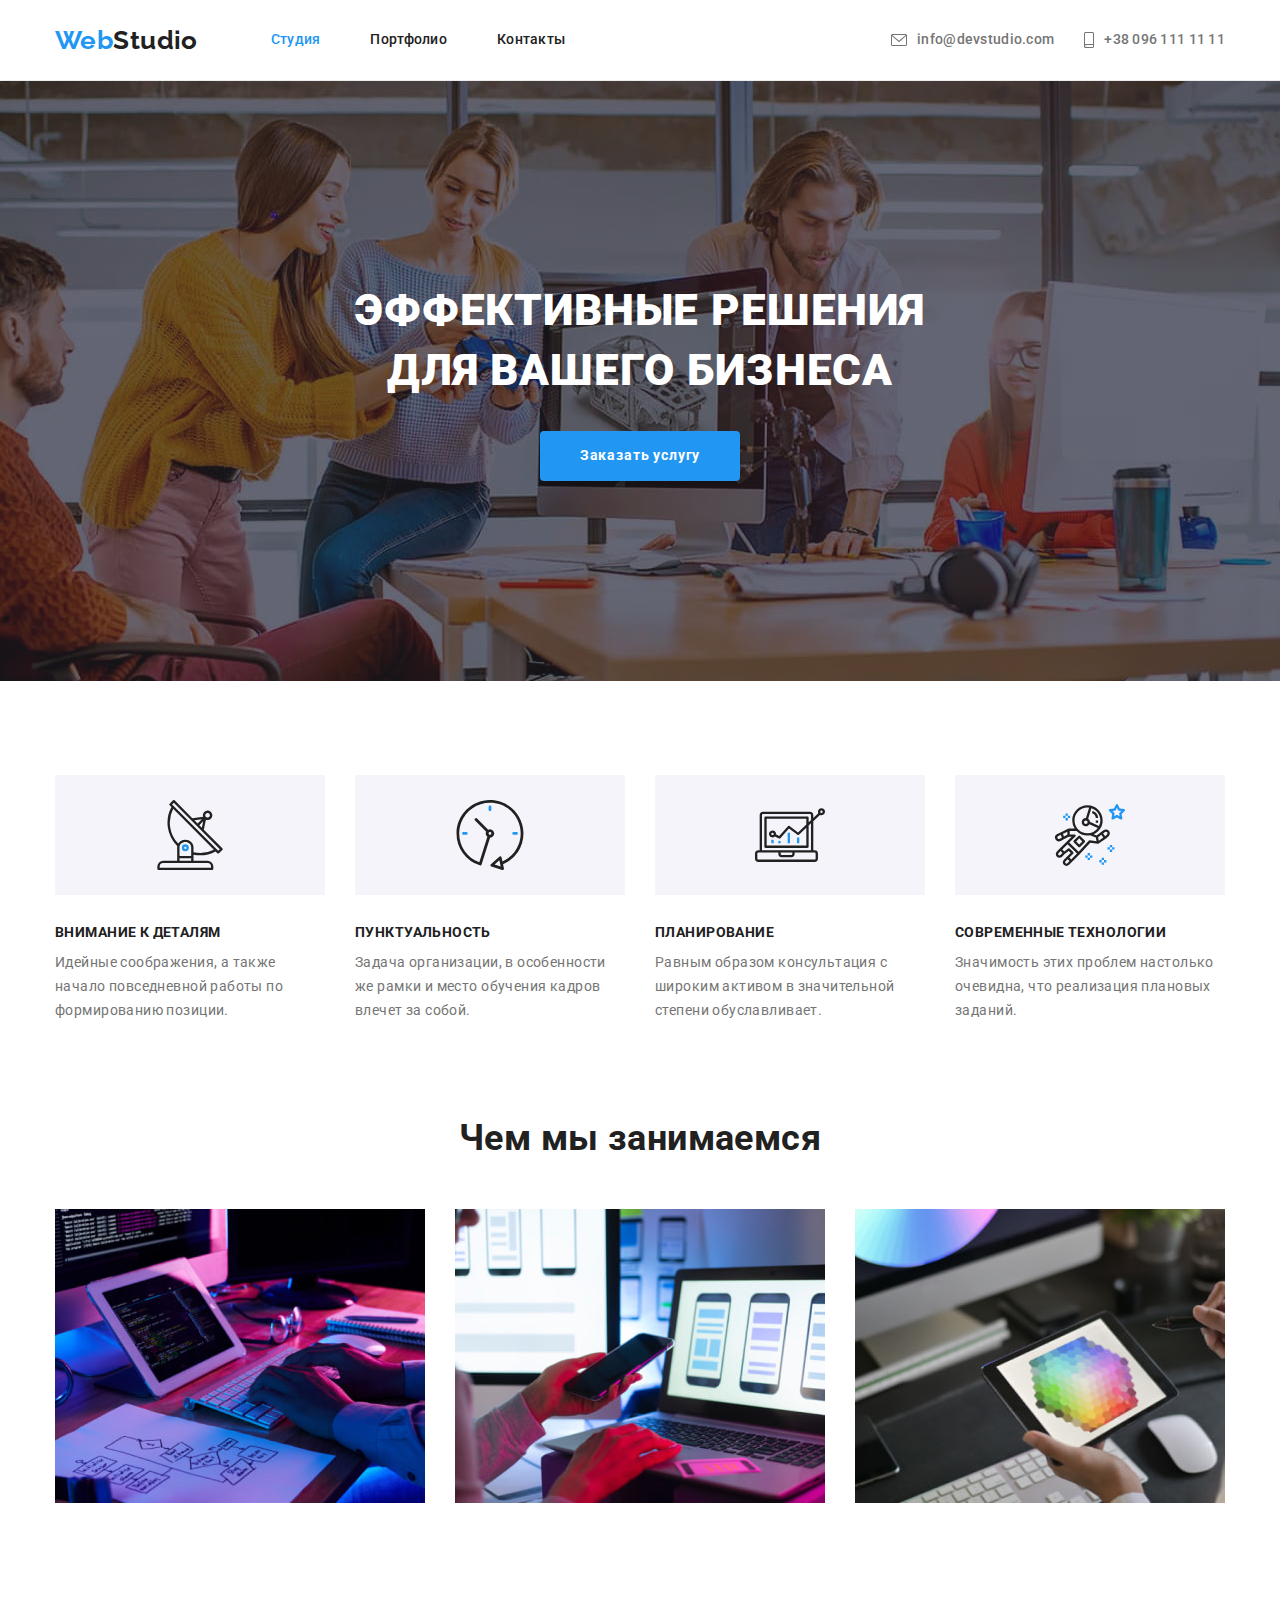
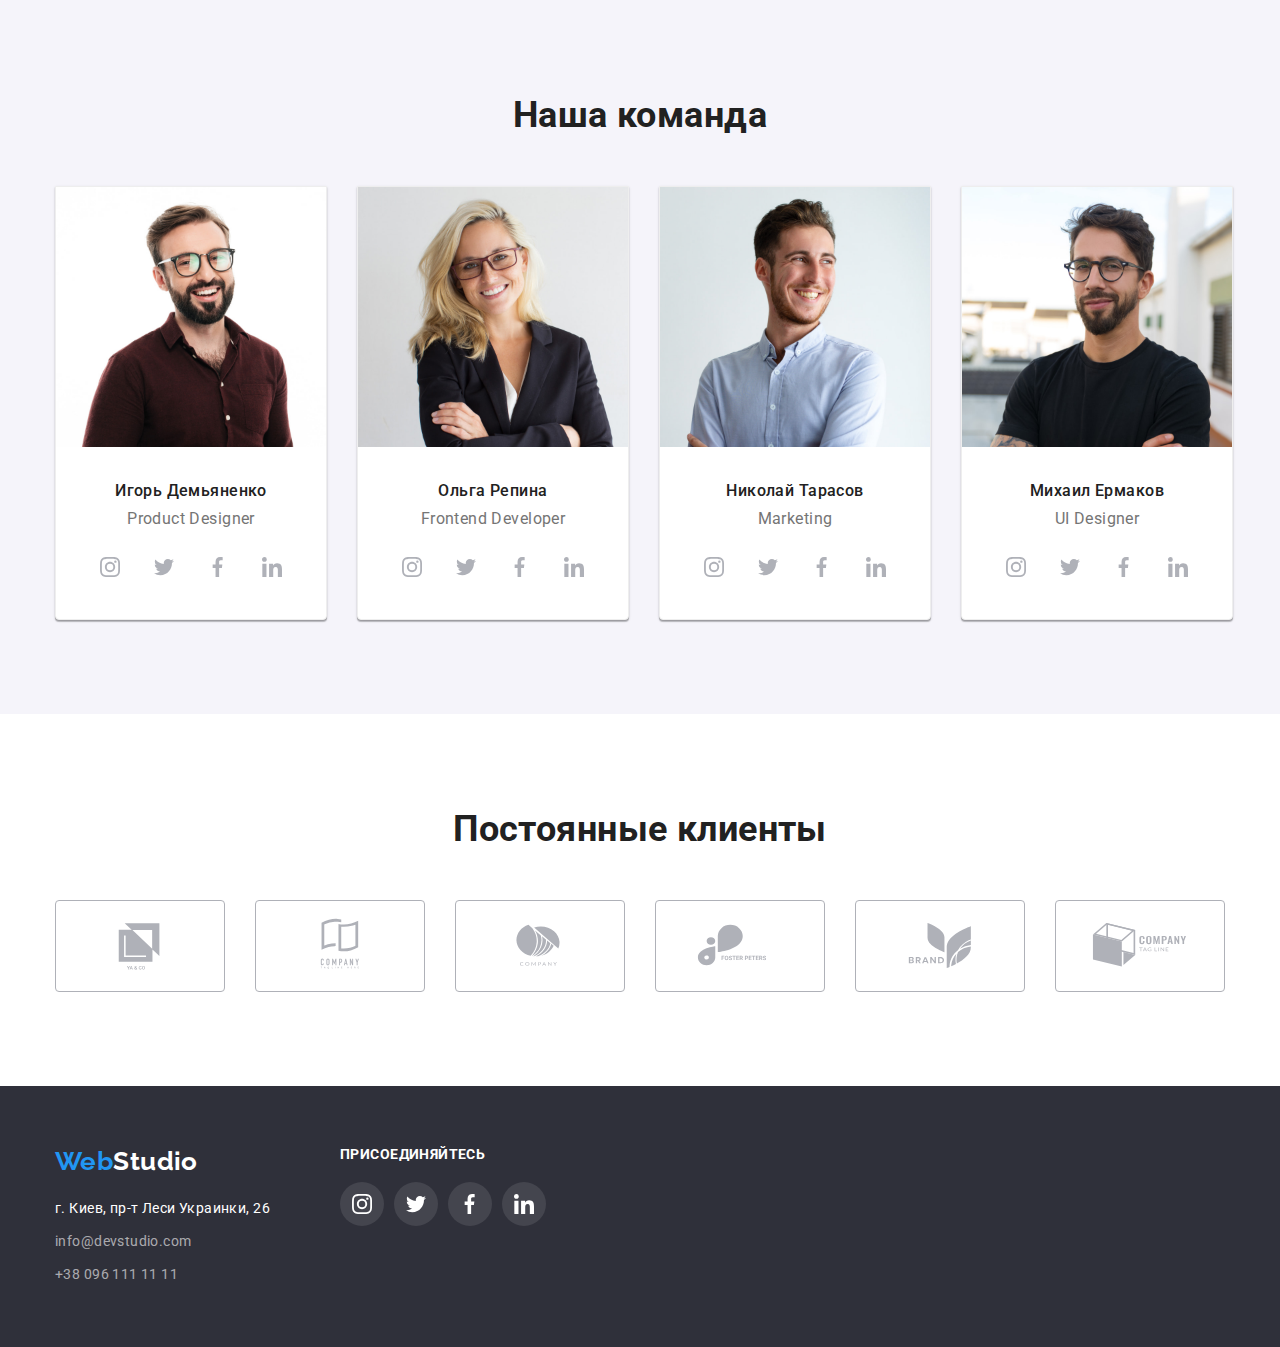
==== index.html @ d429b5e6 "add modal" ====
<!DOCTYPE html>
<html lang="ru">
<head>
	<meta charset="UTF-8">
	<meta http-equiv="X-UA-Compatible" content="IE=edge">
	<meta name="viewport" content="width=device-width, initial-scale=1.0">
	<title>Document</title>
	<link rel="preconnect" href="https://fonts.googleapis.com">
	<link rel="preconnect" href="https://fonts.gstatic.com" crossorigin>
	<link href="https://fonts.googleapis.com/css2?family=Raleway:wght@700&family=Roboto:wght@400;500;700;900&display=swap"
		rel="stylesheet">
	<link rel="stylesheet" href="https://cdnjs.cloudflare.com/ajax/libs/modern-normalize/1.1.0/modern-normalize.min.css">
		<link rel="stylesheet" href="./css/styles.css">
</head>
	<header class="header">
		<div class="container">
			<div class="header-box">
				<nav class="header-nav">
					<a class="logo" href="./index.html"><span>Web</span>Studio</a>
					<ul class="site">
						<li class="site-item"><a class="site-link current" href="">Студия</a></li>
						<li class="site-item"><a class="site-link" href="./portfolio.html" class="site-link">Портфолио</a></li>
						<li class="site-item"><a class="site-link" href="" class="site-link">Контакты</a></li>
					</ul>
				</nav>
				<ul class="contacts">
					<li class="contacts-item">
						<a class="contacts-link" href="mailto:info@devstudio.com">
						<svg class="contacts-icon" width='16' height='12'>
							<use href='./img/sprite.svg#envelop'></use>
						</svg>
						info@devstudio.com</a></li>
					<li class="contacts-item">
						<a class="contacts-link" href="tel:+380961111111">
						<svg class="contacts-icon" width='10' height='16'>
							<use href='./img/sprite.svg#phone'></use>
						</svg>
						+38 096 111 11 11</a></li>
				</ul>
			</div>
		</div>
	</header>
	<main>
		<!--introduction-->
		<section class="introduction">
			<div class="container introduction-content">
			<h1 class="introduction-title">Эффективные решения для вашего бизнеса</h1>
			<button class="button" data-modal-open type="button">Заказать услугу</button>
			<div class="backdrop is-hidden" data-modal>
				<div class="modal">
					<button class="button-close" data-modal-close type="button">
						<svg class="btn-close">
							<use href='./img/sprite.svg#close'></use>
						</svg></button>
				</div>
			</div>
			</div>
		</section>
		<!--company-->
		<section class="company section">
			<div class="container">
			<h2 class="visually-hidden">О нас</h2>
			<ul class="company-info">
				<li class="company-item">
					<div class="company-icon">
						<svg class="company-svg" widht=70 height=70>
							<use href='./img/sprite.svg#icon-company'></use>
						</svg>
					</div>
					<h3 class="company-subtitle">Внимание к деталям</h3>
					<p class="company-text">Идейные соображения, а также начало повседневной работы по формированию позиции.</p>
				</li>
				<li class="company-item">
					<div class="company-icon">
											<svg class="company-svg" widht=70 height=70>
												<use href='./img/sprite.svg#icon-company-clock'></use>
											</svg>
					</div>
					<h3 class="company-subtitle">Пунктуальность</h3>
					<p class="company-text">Задача организации, в особенности же рамки и место обучения кадров влечет за собой.</p>
				</li>
				<li class="company-item">
						<div class="company-icon">
<svg class="company-svg" widht=70 height=70>
	<use href='./img/sprite.svg#icon-company-diagram'></use>
</svg>
						</div>
					<h3 class="company-subtitle">Планирование</h3>
					<p class="company-text">Равным образом консультация с широким активом в значительной степени обуславливает.</p>
				</li>
				<li class="company-item">
					<div class="company-icon">
						<svg class="company-svg" widht=70 height=70>
							<use href='./img/sprite.svg#icon-company-astronaut'></use>
						</svg>
					</div>
					<h3 class="company-subtitle">Современные технологии</h3>
					<p class="company-text">Значимость этих проблем настолько очевидна, что реализация плановых заданий.</p>
				</li>
			</ul>
			</div>
		</section>
		<!--activity-->
		<section class="activity section">
			<div class="container">
			<h2 class="activity-title title">Чем мы занимаемся</h2>
			<ul class="activity-items">
				<li class="activity-item"><a href=""><img src="./img/activity/act-1Moz.jpg" alt="контентное изображение-1" width="370" height="294"></a></li>
				<li class="activity-item"><a href=""><img src="./img/activity/act-2Moz.jpg" alt="контентное изображение-2" width="370" height="294"></a></li>
				<li class="activity-item"><a href=""><img src="./img/activity/act-3Moz.jpg" alt="контентное изображение-3" width="370" height="294"></a></li>
			</ul>
			</div>
		</section>
		<!--Our team-->
		<section class="team section">
			<div class="container">
			<h2 class="title">Наша команда</h2>
			<ul class="team-items">
				<li class="team-item">
					<img class="team-img" src="./img/our_team/team-1Moz.jpg" alt="Изображение Игоря Демьяненка" width="270" height="260">
					<div class="team-content">
					<h3 class="team-subtitle">Игорь Демьяненко</h3>
					<p class="team-text">Product Designer</p>
					<ul class="team-social">
						<li class="team-social-link">
							<a class="team-social-item" href="">
								<svg class="team-social-icon" width='20' height='20'>
									<use href='./img/sprite.svg#icon-instagram'></use>
								</svg></a>
						</li>
						<li class="team-social-link">
							<a class="team-social-item" href="">
								<svg class="team-social-icon" width='20' height='20'>
									<use href='./img/sprite.svg#icon-twitter'></use>
								</svg>
							</a>
						</li>
						<li class="team-social-link">
							<a class="team-social-item" href="">
								<svg class="team-social-icon" width='20' height='20'>
									<use href='./img/sprite.svg#icon-facebook'></use>
								</svg>
							</a>
						</li>
						<li class="team-social-link">
							<a  class="team-social-item" href="">
								<svg class="team-social-icon" width='20' height='20'>
									<use href='./img/sprite.svg#icon-linkedin'></use>
								</svg>
							</a>
						</li>
					</ul>
					</div>
				</li>
				<li class="team-item">
					<img class="team-img" src="./img/our_team/team-2Moz.jpg" alt="Изображение Ольги Репини" width="270" height="260">
					<div class="team-content">
					<h3 class="team-subtitle">Ольга Репина</h3>
					<p class="team-text">Frontend Developer</p>
										<ul class="team-social">
											<li class="team-social-link">
												<a class="team-social-item" href="">
													<svg class="team-social-icon" width='20' height='20'>
														<use href='./img/sprite.svg#icon-instagram'></use>
													</svg></a>
											</li>
											<li class="team-social-link">
												<a class="team-social-item" href="">
													<svg class="team-social-icon" width='20' height='20'>
														<use href='./img/sprite.svg#icon-twitter'></use>
													</svg>
												</a>
											</li>
											<li class="team-social-link">
												<a class="team-social-item" href="">
													<svg class="team-social-icon" width='20' height='20'>
														<use href='./img/sprite.svg#icon-facebook'></use>
													</svg>
												</a>
											</li>
											<li class="team-social-link">
												<a class="team-social-item" href="">
													<svg class="team-social-icon" width='20' height='20'>
														<use href='./img/sprite.svg#icon-linkedin'></use>
													</svg>
												</a>
											</li>
										</ul>
					</div>
				</li>
				<li class="team-item">
					<img class="team-img" src="./img/our_team/team-3Moz.jpg" alt="Изображение Николая Тарасова" width="270" height="260">
					<div class="team-content">
					<h3 class="team-subtitle">Николай Тарасов</h3>
					<p class="team-text">Marketing</p>
										<ul class="team-social">
											<li class="team-social-link">
												<a class="team-social-item" href="">
													<svg class="team-social-icon" width='20' height='20'>
														<use href='./img/sprite.svg#icon-instagram'></use>
													</svg></a>
											</li>
											<li class="team-social-link">
												<a class="team-social-item" href="">
													<svg class="team-social-icon" width='20' height='20'>
														<use href='./img/sprite.svg#icon-twitter'></use>
													</svg>
												</a>
											</li>
											<li class="team-social-link">
												<a class="team-social-item" href="">
													<svg class="team-social-icon" width='20' height='20'>
														<use href='./img/sprite.svg#icon-facebook'></use>
													</svg>
												</a>
											</li>
											<li class="team-social-link">
												<a class="team-social-item" href="">
													<svg class="team-social-icon" width='20' height='20'>
														<use href='./img/sprite.svg#icon-linkedin'></use>
													</svg>
												</a>
											</li>
										</ul>
					</div>
				</li>
				<li class="team-item">
					<img class="team-img" src="./img/our_team/team-4Moz.jpg" alt="Изображение Михаила Ермакова" width="270" height="260">
					<div class="team-content">
					<h3 class="team-subtitle">Михаил Ермаков</h3>
					<p class="team-text">UI Designer</p>
										<ul class="team-social">
											<li class="team-social-link">
												<a class="team-social-item" href="">
													<svg class="team-social-icon" width='20' height='20'>
														<use href='./img/sprite.svg#icon-instagram'></use>
													</svg></a>
											</li>
											<li class="team-social-link">
												<a class="team-social-item" href="">
													<svg class="team-social-icon" width='20' height='20'>
														<use href='./img/sprite.svg#icon-twitter'></use>
													</svg>
												</a>
											</li>
											<li class="team-social-link">
												<a class="team-social-item" href="">
													<svg class="team-social-icon" width='20' height='20'>
														<use href='./img/sprite.svg#icon-facebook'></use>
													</svg>
												</a>
											</li>
											<li class="team-social-link">
												<a class="team-social-item" href="">
													<svg class="team-social-icon" width='20' height='20'>
														<use href='./img/sprite.svg#icon-linkedin'></use>
													</svg>
												</a>
											</li>
										</ul>
					</div>
				</li>
			</ul>
			</div>
		</section>
		<section class="client section">
			<div class="container">
			<h2 class="title">Постоянные клиенты</h2>
			<ul class="clients-items">
				<li class="clients-item">
					<a class="clients-link" href="">
						<svg class="item-img" width='106' height='60'>
							<use href="./img/sprite.svg#icon-client-logo1"></use>
						</svg>
					</a>
				</li>
				<li class="clients-item">
					<a class="clients-link" href="">
						<svg class="item-img" width='106' height='60'>
							<use href="./img/sprite.svg#icon-client-logo2"></use>
						</svg>
					</a>
				</li>
				<li class="clients-item">
					<a class="clients-link" href="">
						<svg class="item-img" width='106' height='60'>
							<use href="./img/sprite.svg#icon-client-logo3-3"></use>
						</svg>
					</a>
				</li>
				<li class="clients-item">
					<a class="clients-link" href="">
						<svg class="item-img" width='106' height='60'>
							<use href="./img/sprite.svg#icon-client-logo4"></use>
						</svg>
					</a>
				</li>
				<li class="clients-item">
					<a class="clients-link" href="">
						<svg class="item-img" width='106' height='60'>
							<use href="./img/sprite.svg#icon-client-logo5"></use>
						</svg>
					</a>
				</li>
				<li class="clients-item">
					<a class="clients-link" href="">
						<svg class="item-img" width='106' height='60'>
							<use href="./img/sprite.svg#icon-client-logo6"></use>
						</svg>
					</a>
				</li>
			</ul>
			</div>
		</section>
	</main>
	<footer class="footer">
		<div class="container">
			<div class="footer-inner">
				<div class="footer-address">
					<a class="footer-logo logo" href="./index.html"><span>Web</span>Studio</a>
					<address>
					<ul class="address-links">
						<li class="address-li"><a class="address-link link-white" href="https.google.com" target="_blank"
						rel="noopener noreferrer">г. Киев, пр-т Леси Украинки, 26</a></li>
						<li class="address-li"><a class="address-link" href="mailto:info@devstudio.com">info@devstudio.com</a></li>
						<li class="address-li"><a class="address-link" href="tel:+380961111111">+38 096 111 11 11</a></li>
					</ul>
					</address>
				</div>
				<div class="social-network">
					<h3 class="footer-title">присоединяйтесь</h3>
					<ul class="social">
						<li class="social-link">
								<a href="">
									<svg class="social-icon" width='20' height='20'>
										<use href='./img/sprite.svg#icon-instagram'></use>
									</svg></a>
						</li>
						<li class="social-link">
						<a href="">
							<svg class="social-icon" width='20' height='20'>
								<use href='./img/sprite.svg#icon-twitter'></use>
							</svg>
						</a>
						</li>
						<li class="social-link">
						<a href="">
							<svg class="social-icon" width='20' height='20'>
								<use href='./img/sprite.svg#icon-facebook'></use>
							</svg>
							</a>
						</li>
						<li class="social-link">
						<a href="">
							<svg class="social-icon" width='20' height='20'>
								<use href='./img/sprite.svg#icon-linkedin'></use>
							</svg>
						</a>
						</li>
				</ul>
			</div>
		</div>
	</footer>
	<script src="./js/modal.js"></script>
</body>
</html>
---- css/styles.css ----
:root{
	--primary-text-color:rgba(117, 117, 117, 1);
	--title-text-color: rgba(33, 33, 33, 1);
	--accent-color: rgba(33, 150, 243, 1);
	--primary-bg-color:rgba(255, 255, 255, 1);
	--exyra-bg-color:rgba(47, 48, 58, 1);
	--cards-color:rgba(236, 236, 236, 1);
	--icon-color:rgba(175, 177, 184, 1);
}

ul{
	list-style: none;
	padding: 0;
	margin: 0;
}
a{
	text-decoration: none;
}

h1,
h2,
h3,
p{
	margin-top: 0;
	margin-bottom: 0;
}

body{
	background-color:var(--primary-bg-color);
	color: var(--primary-text-color);
	font-family: 'Roboto', sans-serif;
	font-size: 14px;
	letter-spacing: 0.03em;
}
.container{
	width: 1200px;
	padding-left: 15px;
	padding-right: 15px;
	margin: 0 auto;
}
.section {
	padding-top: 94px;
	padding-bottom: 94px;
}
section.activity{
	padding-top: 0;
}

/* title */
.title{
	margin-top: 0;
	margin-bottom: 50px;
	color:var(--title-text-color);
	font-weight: 700;
	font-size: 36px;
	line-height: 1.17;
	text-align: center;
}
.visually-hidden {
	position: absolute;
	width: 1px;
	height: 1px;
	margin: -1px;
	border: 0;
	padding: 0;
	white-space: nowrap;
	clip-path: inset(100%);
	clip: rect(0 0 0 0);
	overflow: hidden;
}

/* header */
.header{
	border-bottom: 1px solid rgba(236, 236, 236, 1);
}
.header-box{
	display: flex;
	align-items: center;
}
.header-nav{
	display: flex;
	align-items: center;
}
.logo{
	color: var(--title-text-color);
	font-family: 'Raleway', sans-serif;
	font-weight: 700;
	font-size: 26px;
	line-height: 1.19;
}
.logo span{
	color: var(--accent-color);
}
.site{
	display: flex;
	margin-left: 73px;
}
.site-item:not(:last-child){
	margin-right: 50px;
}
.site-link{
	display: block;
	padding: 32px 0;
	color: var(--title-text-color);
}
.contacts{
	display: flex;
	margin-left: auto;
}
.site-link,
.contacts-link{
	line-height: 1.14;
	letter-spacing: 0.02em;
	font-weight: 500;
}
.contacts-link{
	display: block;
	text-align: center;
	color: var(--primary-text-color);
	fill: currentColor;
}
.contacts-link:hover,
.site-link:hover,
.site-link:focus,
.contacts-link:focus{
	color: var(--accent-color);
}
.current{
	color: var(--accent-color);
}
.contacts-link{
	display: flex;
	align-items: center;
	justify-content: center;
}
.contacts-item + .contacts-item{
	margin-left: 30px;
}
.contacts-icon{
	display: block;
	margin-right: 10px;
}

/* introduction */
.introduction{
	min-height: 600px;
	background-color: var(--exyra-bg-color);
	background-image: linear-gradient(
		to right,
rgba(47, 48, 58, 0.4),
rgba(47, 48, 58, 0.4)),
	url('../img/introduction/introduction-bg-2.jpg');
	background-repeat: no-repeat;
	background-position: center;
	background-size: cover;

	letter-spacing: 0.06em;
	text-align: center;
}
.introduction-content{
	padding-top: 200px;
	padding-bottom: 200px;
}
.introduction-title{
	width: 670px;
	margin-left: auto;
	margin-right: auto;
	margin-bottom: 30px;
	color: var(--primary-bg-color);
	font-weight: 900;
	font-size: 44px;
	line-height: 1.36;
	text-transform: uppercase;
}
.backdrop{
	position: fixed;
	top: 0;
	left: 0;
	width: 100%;
	height: 100%;
	background-color: rgba(0, 0, 0, 0.2);;
}
.backdrop.is-hidden{
	opacity: 0;
	pointer-events: none;
}
.modal{
	position: absolute;
	top: 50%;
	left: 50%;
	transform: translate(-50%, -50%);

	min-width: 528px;
	min-height: 581px;

	background-color: #ffffff;
	border-radius: 4px;
	box-shadow: 0px 1px 3px rgba(0, 0, 0, 0.12), 0px 1px 1px rgba(0, 0, 0, 0.14), 0px 2px 1px rgba(0, 0, 0, 0.2);
}
.button-close{
	position: absolute;
	right: 8px;
	top: 8px;
	padding: 0;

	display: flex;
	align-items: center;
	justify-content: center;
	max-height: 30px;
	max-width: 30px;
	

	border: 1px solid rgba(0, 0, 0, 0.1);
	color: rgba(0, 0, 0, 1);
	border-radius: 50%;
	background-color: transparent;
	overflow: hidden;
	cursor: pointer;
}
.button-close:hover,
.button-close:focus{
	color: var(--accent-color);
}
.btn-close{
	fill: currentColor;
}
.button{
	border-radius: 4px;
	border: none;
	display: inline-block;
	padding: 10px 32px;
	min-width: 200px;
	min-height: 50px;

	color: var(--primary-bg-color);
	background-color: var(--accent-color);
	font-family: inherit;
	letter-spacing: 0.06em;
	font-weight: 700;
	line-height: 0.5em;
	cursor: pointer;
	text-align: center;
	box-shadow: 0px 4px 4px rgba(0, 0, 0, 0.15);
}
.button:hover,
.button:focus{
	background-color: rgba(24, 140, 232, 1);
}

/* company */
.company-info{
	display: flex;
}
.company-subtitle{
	margin-bottom: 10px;
	color:var(--title-text-color);
	font-weight: 700;
	font-size: 14px;
	line-height: 1.14;
	text-transform: uppercase;
}
.company-text{
	line-height: 1.71;
}
.company-item{
	max-width: 270px;
}
.company-item:not(:nth-last-child(-n + 1)){
	margin-right: 30px;
}
.company-icon{
	display: flex;
	align-items: center;
	background-color: rgba(245, 244, 250, 1);
	width: 270px;
	height: 120px;
	margin-bottom: 30px;
}

/* activity*/
.activity-items{
	display: flex;
}
.activity-item:not(:nth-last-child(-n + 1)){
	margin-right: 30px;
}
/* Our team */
.team{
	font-size: 16px;
	line-height: 1.16;
	background-color: rgba(245, 244, 250, 1);
}
.team-subtitle{
	color: var(--title-text-color);
	font-weight: 500;
	font-size: 16px;
	margin-bottom: 10px;
}
.team-content{
	padding-top: 30px;
	padding-bottom: 30px;
}
.team-items{
	display: flex;
	text-align: center;
}
.team-item:not(:nth-last-child(-n + 1)){
	margin-right: 30px;
}
.team-item{
	background-color:#ffffff;
	border-radius: 0px 0px 4px 4px;
	border: 1px solid rgba(238, 238, 238, 1);
	box-shadow: 0px 1px 3px rgba(0, 0, 0, 0.12), 0px 1px 1px rgba(0, 0, 0, 0.14), 0px 2px 1px rgba(0, 0, 0, 0.2);
}
.team-social{
	display: flex;
	padding: 16px 32px 0 32px;
}
.team-social-link + .team-social-link{
	margin-left: 10px;
}
.team-social-icon{
	fill:currentColor;
}
.team-social-item{
	color: var(--icon-color);
	display: block;
	background-color: transparent;
	border-radius: 50%;
	width: 44px;
	height: 44px;
	padding: 12px;
}
.team-social-item:hover,
.team-social-item:focus{
	background-color: var(--accent-color);
	color: var(--primary-bg-color);
}

/*clients*/
.clients-items{
	display: flex;
}
.clients-item{
	display: block;
	color: var(--icon-color);
}
.clients-link{
	display: flex;
	text-align: center;
	justify-content: center;
	color: var(--icon-color);
	width: 170px;
	height: 92px;
	padding: 15px 31px;
	margin: 0;
	border: 1px solid currentColor;
	border-radius: 4px;
}
.clients-item + .clients-item{
	margin-left: 30px;
}
.item-img{
	fill: currentColor;
}
.clients-link:hover,
.clients-link:focus{
	color: var(--accent-color);
}
/* footer */
.footer{
	background-color: var(--exyra-bg-color);
	padding-top: 60px;
	padding-bottom: 60px;
}
.footer-logo{
	display: inline-block;
	margin-bottom: 20px;
	color: var(--primary-bg-color);
}
.address-link{
	color: rgba(255, 255, 255, 0.6);
	font-family: 'Roboto', sans-serif;
	font-size: 14px;
	font-style: normal;
	line-height: 1.71;
	letter-spacing: 0.03em;
}
.address-li + .address-li{
	margin-top: 9px;
}
.link-white{
	color: var(--primary-bg-color);
}
.address-link:focus,
.address-link:hover{
	color: var(--accent-color);
}

/* portgolio */
.portfolio-nav{
	display: flex;
	justify-content: center;
	margin-bottom: 50px;
}
.btn-nav{
	display: inline-block;
	border-radius: 4px;
	padding: 6px 22px;
	border: none;
	min-width: 73px;
	color: var(--title-text-color);
	background-color:rgba(245, 244, 250, 1);
	font-family: inherit;
	font-weight: 500;
	font-size: 16px;
	line-height: 1.63;
	cursor: pointer;
	text-align: center;
}
.portfolio-btn{
	margin-right: 8px;
}
.portfolio-btn:nth-last-child(-n + 1){
	margin-right: 0;
}

.btn-nav:hover,
.btn-nav:focus{
	background-color: var(--accent-color);
	color: var(--primary-bg-color);
	box-shadow: 0px 3px 1px rgba(0, 0, 0, 0.1), 0px 1px 2px rgba(0, 0, 0, 0.08), 0px 2px 2px rgba(0, 0, 0, 0.12);
}
.portfolio-items{
	display: flex;
	flex-wrap: wrap;

}
.portfolio-item{
	width: calc((100% - 60px) / 3);
}
.portfolio-item:not(:nth-child(3n)){
	margin-right: 30px;
}
.portfolio-item:not(:nth-last-child(-n + 3)){
	margin-bottom: 30px;
}
.portfolio-item:hover,
.portfolio-item:focus{
	box-shadow: 0px 1px 1px rgba(0, 0, 0, 0.12), 0px 4px 4px rgba(0, 0, 0, 0.06), 1px 4px 6px rgba(0, 0, 0, 0.16);
}
.portfolio-info{
	border: 1px solid var(--cards-color);
	border-top: none;
	padding-top: 20px;
	padding-bottom: 20px;
	padding-left: 24px;
	padding-right: 24px;
}
.portfolio-subtitle{
	margin-top: -3px;
	margin-bottom: 4px;
	color: var(--title-text-color);
	font-weight: 700;
	font-size: 18px;
	line-height: 2;
	letter-spacing: 0.06em;
}

.portfolio-text{
	color: var(--primary-text-color);
	font-size: 16px;
	line-height: 1.88;
}
.social,
.footer-inner{
	display: flex;
}
.social-network{
	margin-left: 70px;
}
.social-link > a {
	display: block;
	background-color: rgba(255, 255, 255, 0.1);
	color: var(--primary-bg-color);
	border-radius: 50%;
	width: 44px;
	height: 44px;
	padding: 12px;
}
.social-link + .social-link{
	margin-left: 10px;
}
.footer-title{
	color: var(--primary-bg-color);
	font-weight: 700;
	text-transform: uppercase;
	margin-bottom: 20px;
	font-size: 14px;
}
.social-icon{
	fill: currentColor;
}
.social-link > a:hover,
.social-link > a:focus{
	background-color: var(--accent-color);
}
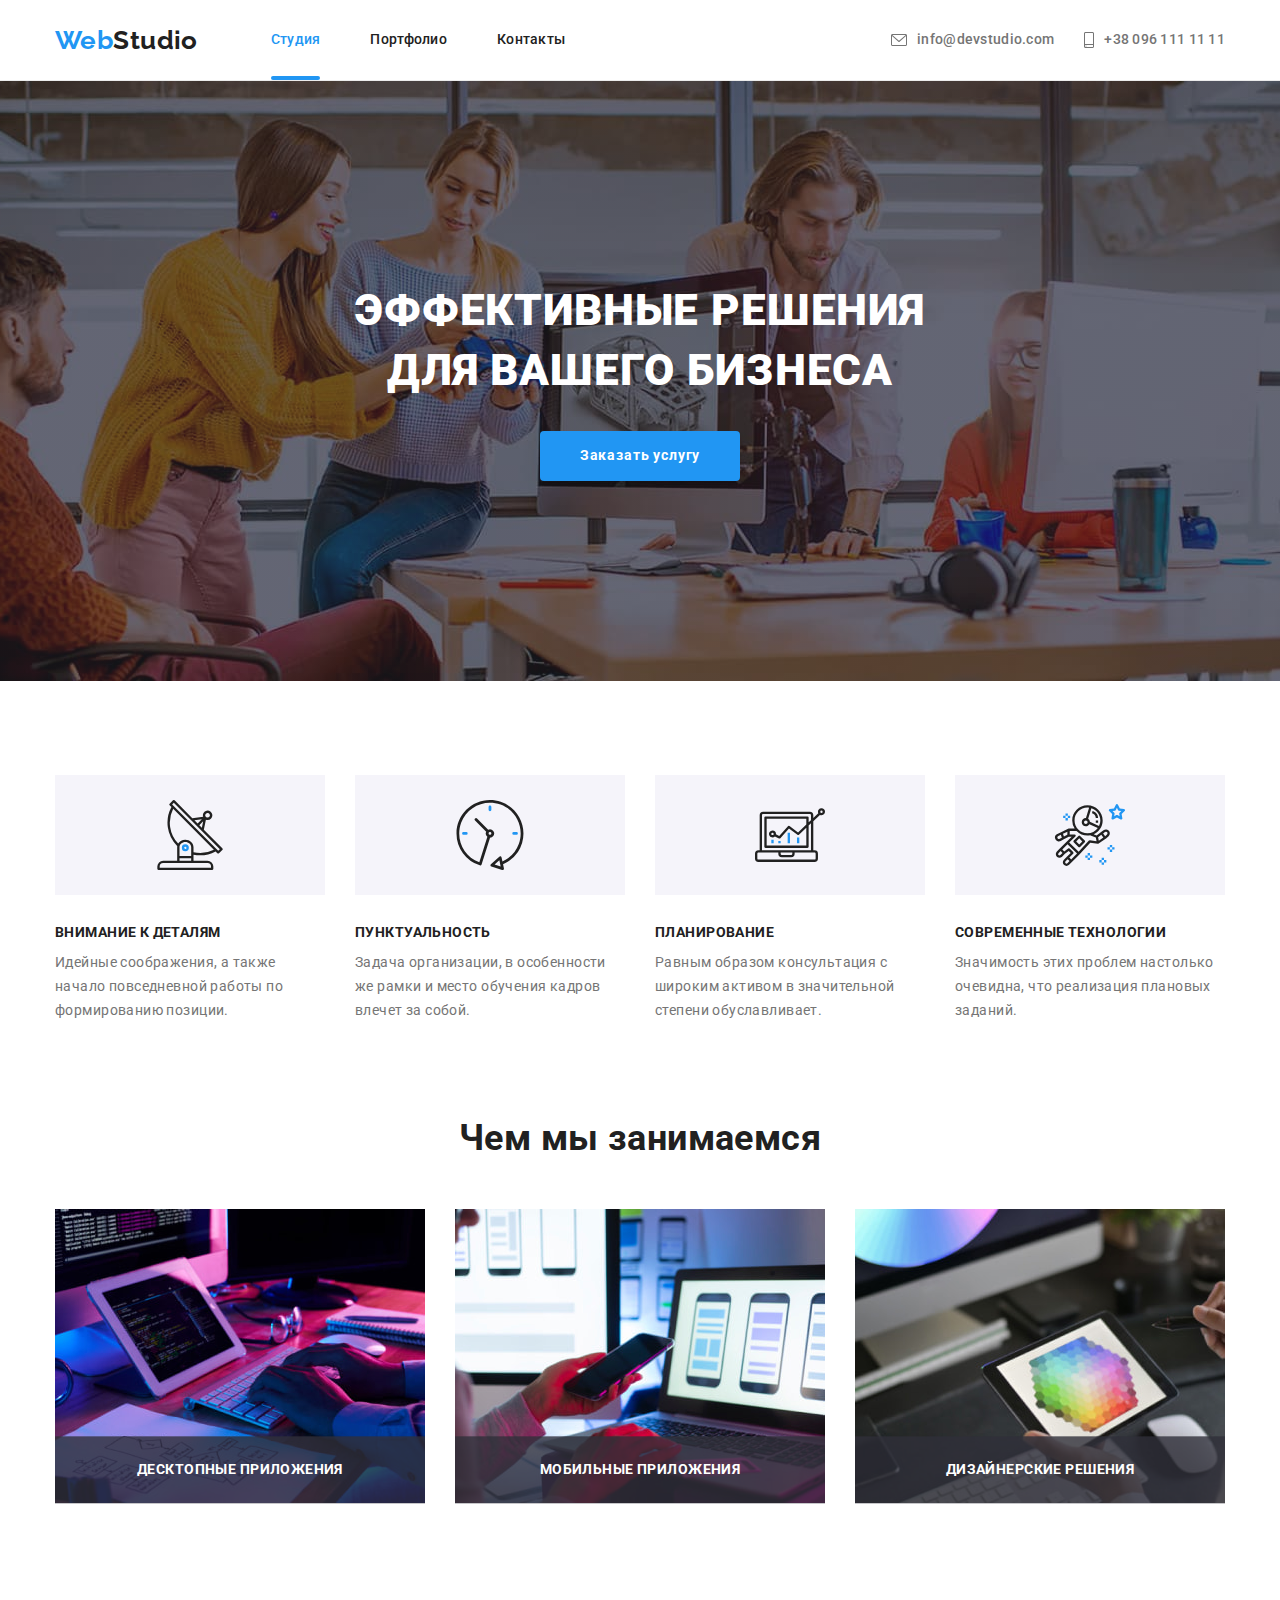
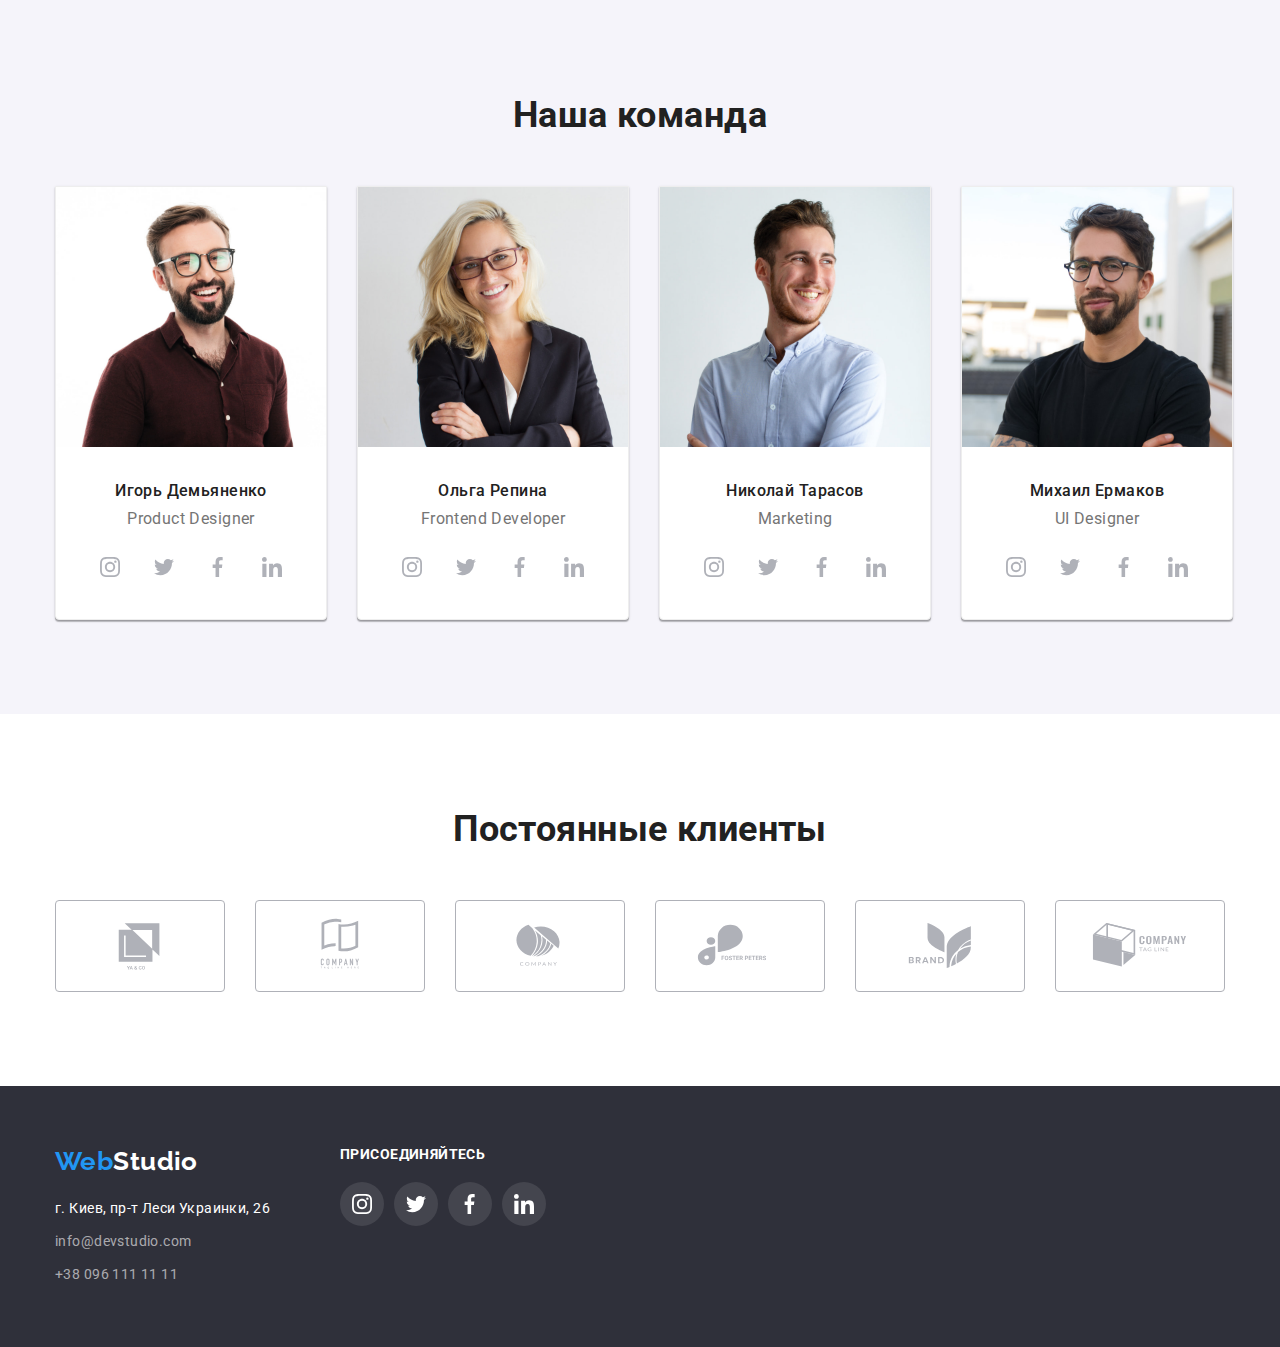
==== commit 303ffe79: "add all animations" ====
--- a/index.html
+++ b/index.html
@@ -105,9 +105,22 @@
 			<div class="container">
 			<h2 class="activity-title title">Чем мы занимаемся</h2>
 			<ul class="activity-items">
-				<li class="activity-item"><a href=""><img src="./img/activity/act-1Moz.jpg" alt="контентное изображение-1" width="370" height="294"></a></li>
-				<li class="activity-item"><a href=""><img src="./img/activity/act-2Moz.jpg" alt="контентное изображение-2" width="370" height="294"></a></li>
-				<li class="activity-item"><a href=""><img src="./img/activity/act-3Moz.jpg" alt="контентное изображение-3" width="370" height="294"></a></li>
+				<li class="activity-item"><a href="">
+					<div class="activity-subtitle">
+						<img src="./img/activity/act-1Moz.jpg" alt="контентное изображение-1" width="370" height="294">
+						<h3 class="activity-text">Десктопные приложения</h3>
+					</div>
+				</a></li>
+				<li class="activity-item"><a href="">
+					<div class="activity-subtitle">
+						<img src="./img/activity/act-2Moz.jpg" alt="контентное изображение-2" width="370" height="294">
+						<h3 class="activity-text">Мобильные приложения</h3>
+					</div></a></li>
+				<li class="activity-item"><a href="">
+					<div class="activity-subtitle">
+						<img src="./img/activity/act-3Moz.jpg" alt="контентное изображение-3" width="370" height="294">
+						<h3 class="activity-text">Дизайнерские решения</h3>
+					</div></a></li>
 			</ul>
 			</div>
 		</section>
--- a/css/styles.css
+++ b/css/styles.css
@@ -6,6 +6,7 @@
 	--exyra-bg-color:rgba(47, 48, 58, 1);
 	--cards-color:rgba(236, 236, 236, 1);
 	--icon-color:rgba(175, 177, 184, 1);
+	--timing-function: cubic-bezier(0.4, 0, 0.2, 1);
 }
 
 ul{
@@ -112,12 +113,15 @@
 	line-height: 1.14;
 	letter-spacing: 0.02em;
 	font-weight: 500;
+
+	transition: color 250ms var(--timing-function);
 }
 .contacts-link{
 	display: block;
 	text-align: center;
 	color: var(--primary-text-color);
 	fill: currentColor;
+
 }
 .contacts-link:hover,
 .site-link:hover,
@@ -139,6 +143,22 @@
 .contacts-icon{
 	display: block;
 	margin-right: 10px;
+}
+.current{
+	position: relative;
+}
+.current::after{
+	content: '';
+	display: block;
+	position: absolute;
+	bottom: 0;
+	left: 0;
+
+	width: 100%;
+	height: 4px;
+
+	border-radius: 2px;	
+	background-color: var(--accent-color);
 }
 
 /* introduction */
@@ -178,11 +198,13 @@
 	left: 0;
 	width: 100%;
 	height: 100%;
-	background-color: rgba(0, 0, 0, 0.2);;
+	background-color: rgba(0, 0, 0, 0.2);
+	z-index: 100;
 }
 .backdrop.is-hidden{
 	opacity: 0;
 	pointer-events: none;
+	visibility: hidden;
 }
 .modal{
 	position: absolute;
@@ -216,6 +238,8 @@
 	background-color: transparent;
 	overflow: hidden;
 	cursor: pointer;
+
+	transition: color 250ms var(--timing-function);
 }
 .button-close:hover,
 .button-close:focus{
@@ -241,6 +265,8 @@
 	cursor: pointer;
 	text-align: center;
 	box-shadow: 0px 4px 4px rgba(0, 0, 0, 0.15);
+
+	transition: background-color 250ms var(--timing-function);
 }
 .button:hover,
 .button:focus{
@@ -278,11 +304,37 @@
 }
 
 /* activity*/
+.activity-item{
+	max-height: 370px;
+}
 .activity-items{
 	display: flex;
 }
 .activity-item:not(:nth-last-child(-n + 1)){
 	margin-right: 30px;
+}
+.activity-subtitle{
+	position: relative;
+}
+.activity-text{
+	position: absolute;
+	bottom: 0;
+	left: 0;
+	transform: translate(0%, -4%);
+
+	width: 100%;
+	padding: 27px 82px;
+
+font-family: 'Roboto';
+font-style: normal;
+font-weight: 700;
+font-size: 14px;
+line-height: 0.9;
+text-align: center;
+letter-spacing: 0.03em;
+text-transform: uppercase;
+background-color: rgba(47, 48, 58, 0.8);
+color: var(--primary-bg-color);
 }
 /* Our team */
 .team{
@@ -331,6 +383,8 @@
 	width: 44px;
 	height: 44px;
 	padding: 12px;
+
+	transition: background-color 250ms var(--timing-function), color 250ms var(--timing-function);
 }
 .team-social-item:hover,
 .team-social-item:focus{
@@ -357,6 +411,8 @@
 	margin: 0;
 	border: 1px solid currentColor;
 	border-radius: 4px;
+
+	transition: color 250ms var(--timing-function);
 }
 .clients-item + .clients-item{
 	margin-left: 30px;
@@ -386,6 +442,8 @@
 	font-style: normal;
 	line-height: 1.71;
 	letter-spacing: 0.03em;
+
+	transition: color 250ms var(--timing-function);
 }
 .address-li + .address-li{
 	margin-top: 9px;
@@ -418,6 +476,8 @@
 	line-height: 1.63;
 	cursor: pointer;
 	text-align: center;
+
+	transition: background-color 250ms var(--timing-function), color 250ms var(--timing-function), box-shadow 250ms var(--timing-function);
 }
 .portfolio-btn{
 	margin-right: 8px;
@@ -439,6 +499,8 @@
 }
 .portfolio-item{
 	width: calc((100% - 60px) / 3);
+
+	transition: box-shadow 250ms var(--timing-function);
 }
 .portfolio-item:not(:nth-child(3n)){
 	margin-right: 30px;
@@ -449,6 +511,41 @@
 .portfolio-item:hover,
 .portfolio-item:focus{
 	box-shadow: 0px 1px 1px rgba(0, 0, 0, 0.12), 0px 4px 4px rgba(0, 0, 0, 0.06), 1px 4px 6px rgba(0, 0, 0, 0.16);
+}
+.portfolio-overlay{
+	position: relative;
+	overflow: hidden;
+}
+.portfolio-position{
+	position: absolute;
+	top: 0;
+	left: 0;
+	width: 100%;
+	height: 100%;
+
+	opacity: 0;
+	transform: translateY(100%);
+	transition: opacity 250ms var(--timing-function), transform 250ms var(--timing-function);
+
+	background-color: rgba(33, 150, 243, 0.9);
+}
+.position-text{
+	position: absolute;
+	top: 50%;
+	left: 50%;
+	transform: translate(-50%, -50%);
+	min-width: 322px;
+
+
+	font-size: 18px;
+	line-height: 1.3;
+	letter-spacing: 0.03em;
+	color: #ffffff;
+}
+.portfolio-item > a:hover .portfolio-position,
+.portfolio-item > a:focus .portfolio-position{
+	opacity: 1;
+	transform: translateY(0%);
 }
 .portfolio-info{
 	border: 1px solid var(--cards-color);
@@ -488,6 +585,8 @@
 	width: 44px;
 	height: 44px;
 	padding: 12px;
+
+	transition: background-color 250ms var(--timing-function);
 }
 .social-link + .social-link{
 	margin-left: 10px;
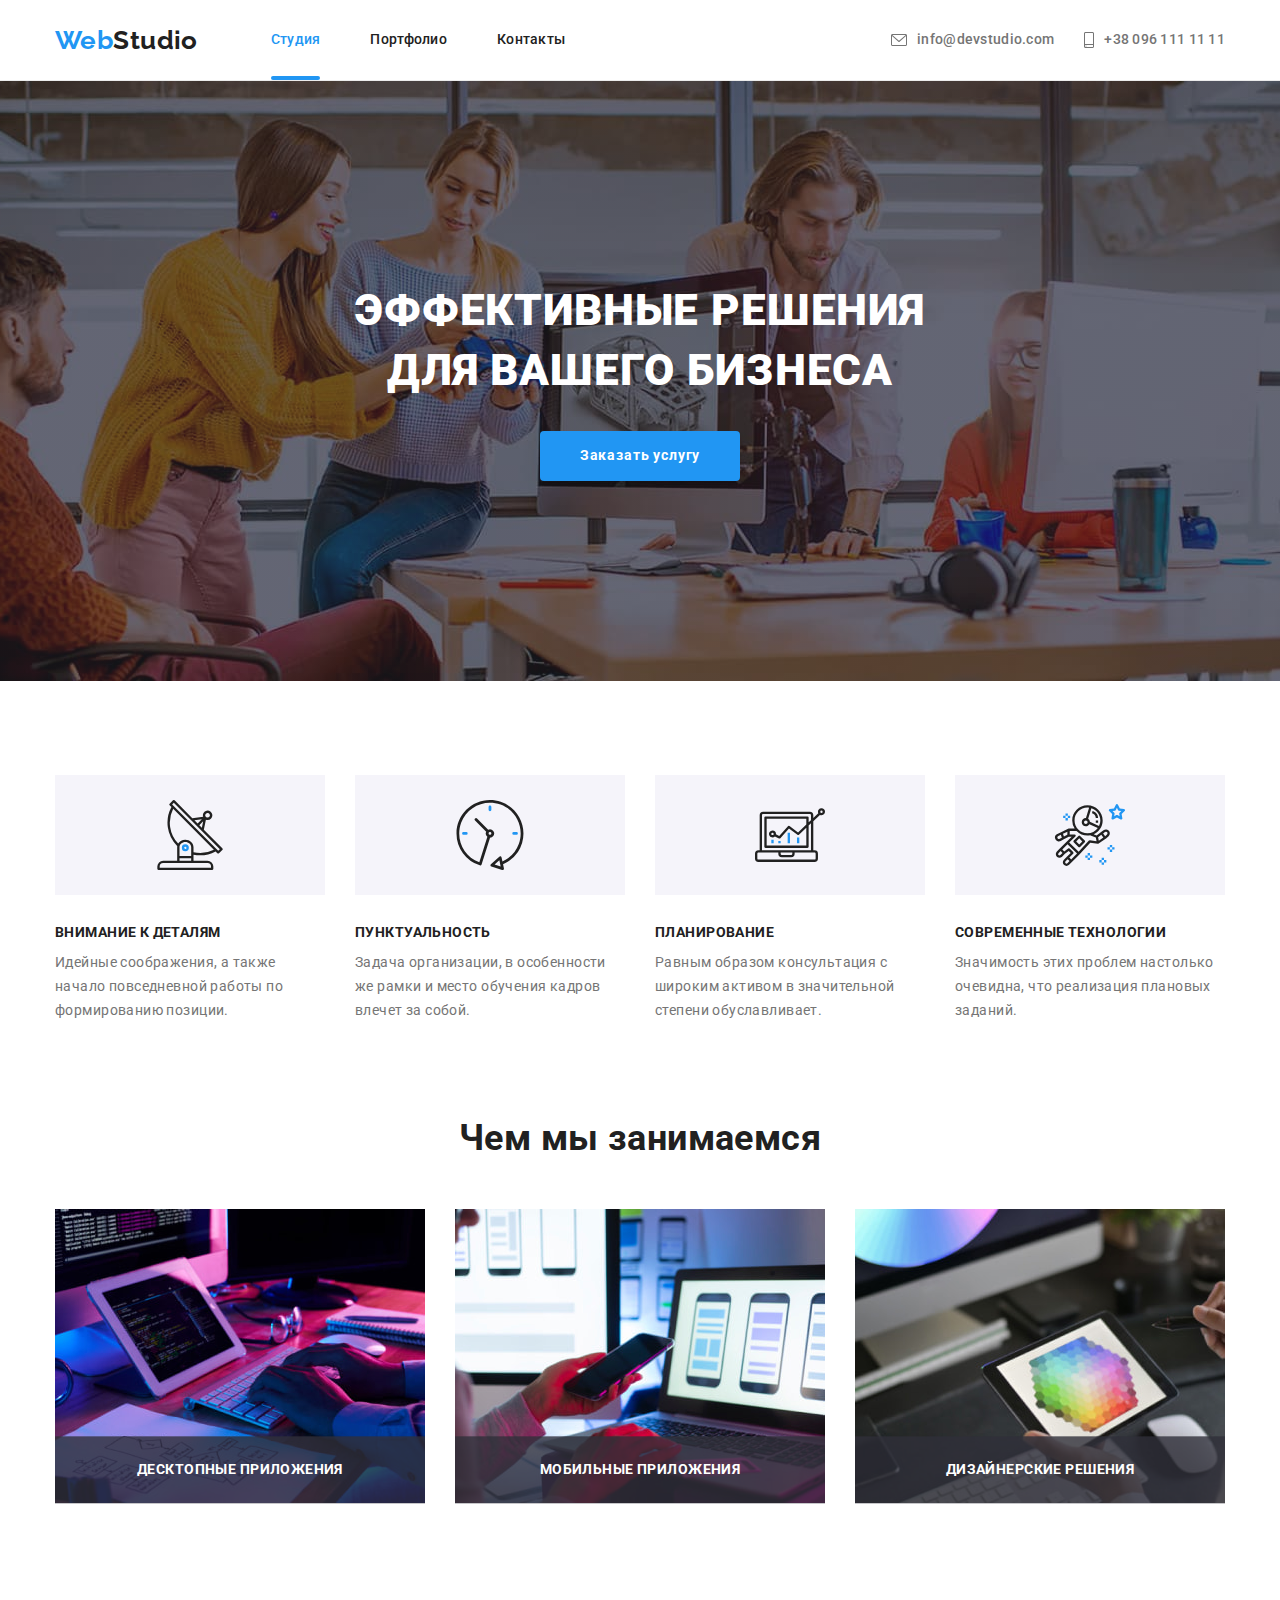
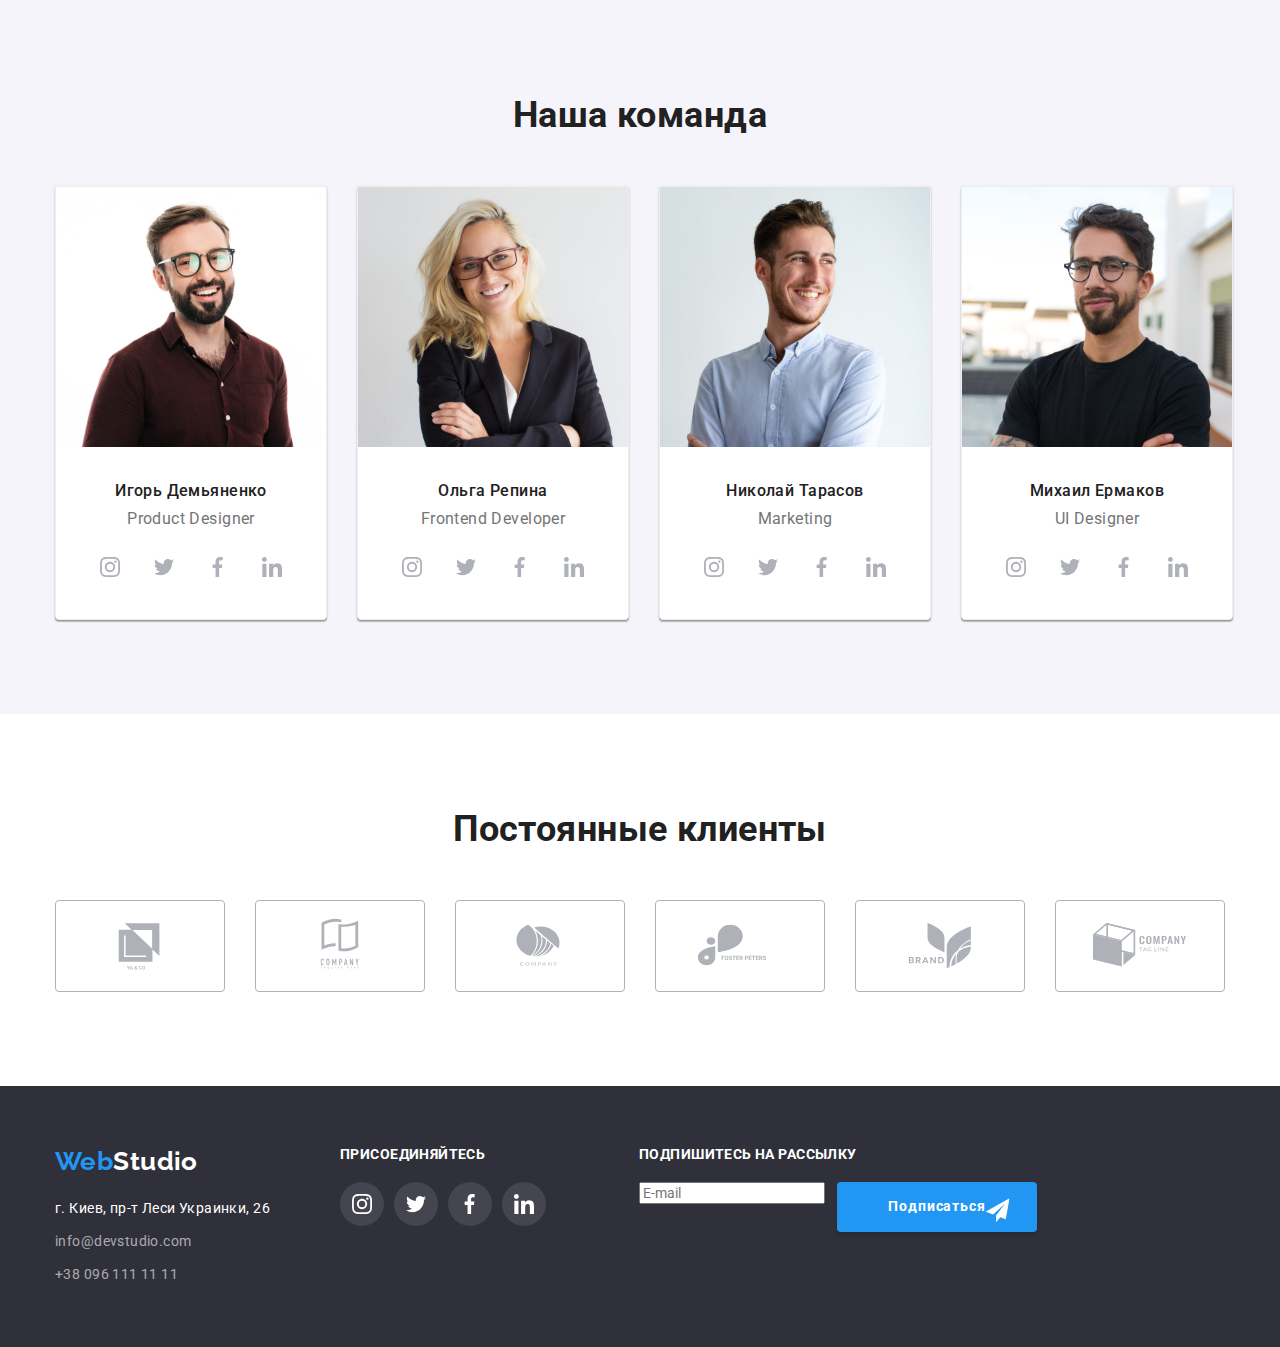
==== commit 301dfd84: "add" ====
--- a/index.html
+++ b/index.html
@@ -52,6 +52,22 @@
 						<svg class="btn-close">
 							<use href='./img/sprite.svg#close'></use>
 						</svg></button>
+						<h2 class="title">Оставьте свои данные, мы вам перезвоним</h2>
+						<form>
+							<input type="text" name="username" id="user_name" placeholder=" ">
+							<label for="user_name">Имя</label>
+
+							<input type="tel" name="phone" id="user_phone" placeholder=" ">
+							<label for="user_phone">Телефон</label>
+
+							<input type="email" name="email" id="user_email" placeholder=" ">
+							<label for="user_email">Почта</label>
+							
+							<textarea name="comment" id="user_comment" placeholder="Введите текст"></textarea>
+							<label for="user_comment">Комментарий</label>
+							
+							<button type="submit" class="button">Отправить</button>
+						</form>
 				</div>
 			</div>
 			</div>
@@ -372,6 +388,19 @@
 						</li>
 				</ul>
 			</div>
+			<div class="subscription">
+				<h3 class="footer-title">Подпишитесь на рассылку</h3>
+				<div class="subscription-box">
+					<form>
+						<input type="email" placeholder="E-mail">
+					</form>
+					<button class="footer-button button" type="submit">Подписаться <svg class="button-send" width="24" height="24">
+							<use href="./img/sprite.svg#send">
+							</use>
+						</svg>
+					</button>
+				</div>
+			</div>
 		</div>
 	</footer>
 	<script src="./js/modal.js"></script>
--- a/css/styles.css
+++ b/css/styles.css
@@ -200,17 +200,23 @@
 	height: 100%;
 	background-color: rgba(0, 0, 0, 0.2);
 	z-index: 100;
+
+	opacity: 1;
+	transition: opacity 250ms var(--timing-function);
 }
 .backdrop.is-hidden{
 	opacity: 0;
 	pointer-events: none;
 	visibility: hidden;
 }
+.backdrop.is-hidden .modal{
+	transform: translate(-50%, -50%) scale(0.9);
+}
 .modal{
 	position: absolute;
 	top: 50%;
 	left: 50%;
-	transform: translate(-50%, -50%);
+	transform: translate(-50%, -50%) scale(1);
 
 	min-width: 528px;
 	min-height: 581px;
@@ -218,6 +224,8 @@
 	background-color: #ffffff;
 	border-radius: 4px;
 	box-shadow: 0px 1px 3px rgba(0, 0, 0, 0.12), 0px 1px 1px rgba(0, 0, 0, 0.14), 0px 2px 1px rgba(0, 0, 0, 0.2);
+	
+	transition: transform 250ms var(--timing-function);
 }
 .button-close{
 	position: absolute;
@@ -604,4 +612,23 @@
 .social-link > a:hover,
 .social-link > a:focus{
 	background-color: var(--accent-color);
-}+}
+.subscription {
+	margin-left: 93px;
+}
+.subscription-box{
+	display: flex;
+}
+
+.footer-button {
+	position: relative;
+
+	justify-content: center;
+	margin-left: 12px;
+}
+.button-send {
+	position: absolute;
+	right: 2;
+	bottom: 20;
+	transform: translate(-2%, -20%);
+}
